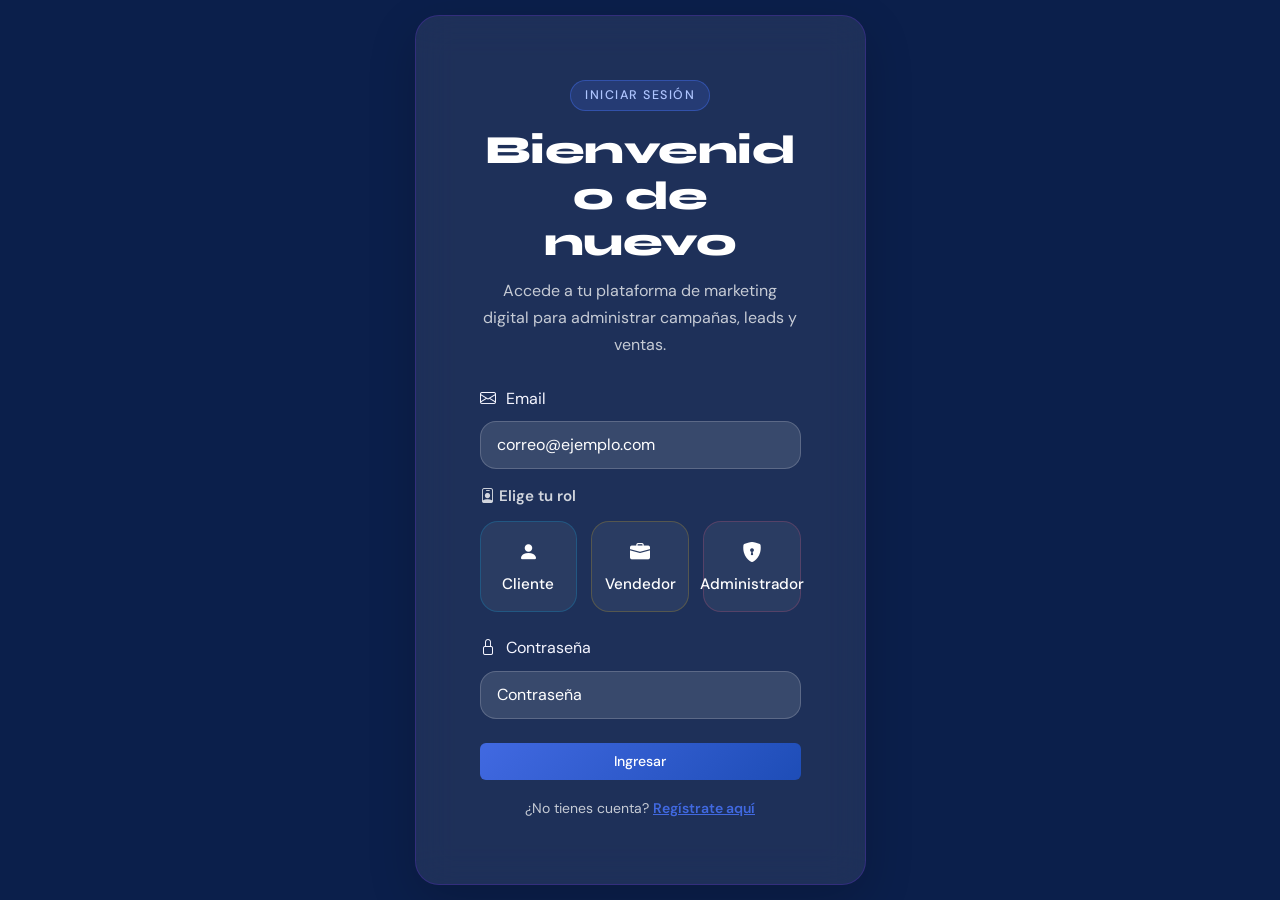
==== iniciarsession.html @ c22073ab "Primer commit" ====
﻿<!doctype html>
<html lang="es">
<head>
  <meta charset="utf-8">
  <title>Iniciar Sesión | System Solution</title>
  <meta name="viewport" content="width=device-width, initial-scale=1">
  <link href="https://cdn.jsdelivr.net/npm/bootstrap@5.0.2/dist/css/bootstrap.min.css" rel="stylesheet">
  <link rel="stylesheet" href="https://cdn.jsdelivr.net/npm/bootstrap-icons@1.13.1/font/bootstrap-icons.min.css">
  <link href="https://fonts.googleapis.com/css2?family=Syne:wght@400;600;700;800&family=DM+Sans:ital,wght@0,300;0,400;0,500;1,300&display=swap" rel="stylesheet">
  <link rel="stylesheet" href="css/iniciarsession.css">
</head>
<body>
  <section class="auth-page auth-login">
    <div class="container">
      <div class="row justify-content-center align-items-center min-vh-100">
        <div class="col-md-8 col-lg-5">
          <div class="card auth-card shadow-lg">
            <div class="card-body">
              <div class="text-center mb-4">
                <span class="hero-eyebrow">Iniciar Sesión</span>
                <h2 class="section-title">Bienvenido de nuevo</h2>
                <p class="section-desc">
                  Accede a tu plataforma de marketing digital para administrar campañas, leads y ventas.
                </p>
              </div>
              <form id="loginForm">
                <div class="form-group mb-3">
                  <label for="loginEmail" class="form-label"><i class="bi bi-envelope me-1"></i>Email</label>
                  <input type="email" class="form-control" id="loginEmail" placeholder="correo@ejemplo.com" required>
                </div>
                <div class="role-picker mb-4">
                  <label id="loginRoleLabel" class="role-picker-label"><i class="bi bi-person-badge me-1"></i>Elige tu rol</label>
                  <div class="role-options" role="group" aria-labelledby="loginRoleLabel">
                    <button type="button" class="btn role-option role-cliente" data-role="cliente">
                      <i class="bi bi-person-fill"></i>
                      <span>Cliente</span>
                    </button>
                    <button type="button" class="btn role-option role-vendedor" data-role="vendedor">
                      <i class="bi bi-briefcase-fill"></i>
                      <span>Vendedor</span>
                    </button>
                    <button type="button" class="btn role-option role-administrador" data-role="administrador">
                      <i class="bi bi-shield-lock-fill"></i>
                      <span>Administrador</span>
                    </button>
                  </div>
                  <input type="hidden" id="loginRole" name="role" value="">
                </div>
                <div class="form-group mb-4">
                  <label for="loginPassword" class="form-label"><i class="bi bi-lock me-1"></i>Contraseña</label>
                  <input type="password" class="form-control" id="loginPassword" placeholder="Contraseña" required>
                </div>
                <button type="submit" class="btn btn-brand w-100 py-2 mb-3">Ingresar</button>
                <div class="text-center">
                  <small class="text-muted-brand">¿No tienes cuenta? <a href="registrarse.html" class="modal-link-brand">Regístrate aquí</a></small>
                </div>
              </form>
            </div>
          </div>
        </div>
      </div>
    </div>
  </section>
  <script src="js/storage.js"></script>
  <script src="js/iniciarsession.js"></script>
</body>
</html>
---- css/iniciarsession.css ----
﻿@import url("index.css");

.auth-page { min-height: 100vh; background: var(--brand-dark); color: #fff; }
.auth-card {
  background: rgba(255,255,255,0.08);
  border: 1px solid rgba(108,43,217,0.28);
  border-radius: 24px;
  backdrop-filter: blur(18px);
}

.auth-card .card-body { padding: 2rem; }
.auth-card .hero-eyebrow { margin-bottom: 1rem; display: inline-block; }
.auth-card .section-title { font-size: clamp(1.8rem, 4vw, 2.5rem); margin-bottom: 0.75rem; }
.auth-card .section-desc { color: rgba(255,255,255,0.75); max-width: 100%; margin-bottom: 1.75rem; }
.auth-card .form-control,
.auth-card .form-select {
  background: rgba(255,255,255,0.12) !important;
  border: 1px solid rgba(255,255,255,0.18) !important;
  color: #fff !important;
  padding-left: 1rem;
  padding-right: 1rem;
  min-height: 3rem;
  border-radius: 16px;
  box-shadow: none;
  transition: background 160ms ease, border-color 160ms ease, transform 160ms ease;
}
.auth-card .form-floating .form-control,
.auth-card .form-floating .form-select {
  background: rgba(255,255,255,0.12) !important;
}
.auth-card .form-control,
.auth-card .form-select {
  caret-color: #fff;
  -webkit-text-fill-color: #fff;
}
.auth-card .form-control::-webkit-input-placeholder,
.auth-card .form-control::placeholder,
.auth-card .form-select::-webkit-input-placeholder,
.auth-card .form-select::placeholder {
  color: rgba(255,255,255,0.75) !important;
}
.auth-card .form-control:focus,
.auth-card .form-select:focus {
  box-shadow: 0 0 0 0.2rem rgba(108,43,217,0.18);
  border-color: var(--brand-primary);
  background: rgba(255,255,255,0.12);
  color: #fff;
}
.auth-card .form-group {
  margin-bottom: 1.8rem;
}
.auth-card .form-group label,
.auth-card .form-label {
  color: #f5f5ff !important;
  margin-bottom: 0.65rem;
  display: inline-flex;
  align-items: center;
  gap: 0.4rem;
}
.auth-card .form-floating {
  margin-bottom: 1.8rem;
}
.role-picker {
  margin-bottom: 1.6rem;
}
.role-picker-label {
  display: block;
  color: rgba(255,255,255,0.8);
  font-size: 0.95rem;
  font-weight: 600;
  margin-bottom: 0.85rem;
}
.role-options {
  display: grid;
  grid-template-columns: repeat(3, minmax(0, 1fr));
  gap: 0.85rem;
}
.role-option {
  border: 1px solid rgba(255,255,255,0.16);
  background: rgba(255,255,255,0.06);
  color: #fff;
  border-radius: 18px;
  min-height: 90px;
  padding: 0.95rem 0.9rem;
  display: flex;
  flex-direction: column;
  align-items: center;
  justify-content: center;
  gap: 0.35rem;
  font-weight: 500;
  transition: transform 0.2s ease, background 0.2s ease, border-color 0.2s ease;
}
.role-option i {
  font-size: 1.25rem;
}
.role-option span { font-size: 0.95rem; }
.role-option:hover {
  transform: translateY(-2px);
}
.role-option.active {
  border-width: 1px;
  box-shadow: 0 10px 30px rgba(0, 0, 0, 0.12);
}
.role-cliente.active {
  background: rgba(0, 195, 255, 0.18);
  border-color: rgba(0, 195, 255, 0.4);
}
.role-vendedor.active {
  background: rgba(255, 195, 0, 0.18);
  border-color: rgba(255, 195, 0, 0.45);
}
.role-administrador.active {
  background: rgba(255, 92, 125, 0.18);
  border-color: rgba(255, 92, 125, 0.45);
}
.role-cliente { border-color: rgba(0, 195, 255, 0.2); }
.role-vendedor { border-color: rgba(255, 195, 0, 0.2); }
.role-administrador { border-color: rgba(255, 92, 125, 0.2); }
.auth-card .form-control::placeholder { color: rgba(255,255,255,0.4); }
@media (max-width: 576px) {
  .role-options { grid-template-columns: 1fr; }
  .auth-card .form-body { padding: 1.5rem; }
}
.auth-card .text-muted-brand { color: rgba(255,255,255,0.75); }
.auth-card .modal-link-brand { color: var(--brand-primary); font-weight: 600; }
@media (max-width: 576px) { .auth-card { border-radius: 20px; } }
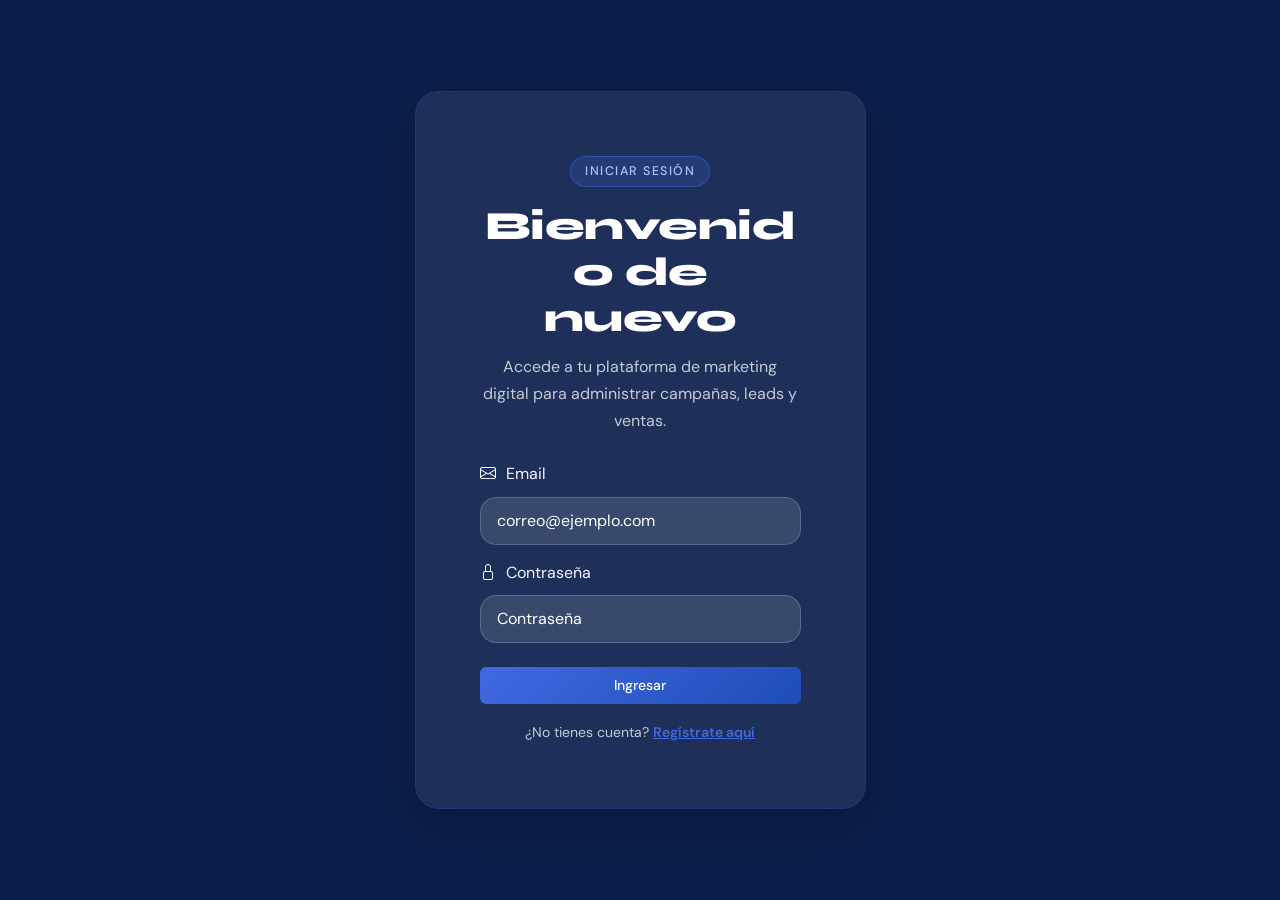
==== commit c485e64d: "quite los roles de los formularios de registro e inicio de sesion" ====
--- a/iniciarsession.html
+++ b/iniciarsession.html
@@ -28,24 +28,6 @@
                   <label for="loginEmail" class="form-label"><i class="bi bi-envelope me-1"></i>Email</label>
                   <input type="email" class="form-control" id="loginEmail" placeholder="correo@ejemplo.com" required>
                 </div>
-                <div class="role-picker mb-4">
-                  <label id="loginRoleLabel" class="role-picker-label"><i class="bi bi-person-badge me-1"></i>Elige tu rol</label>
-                  <div class="role-options" role="group" aria-labelledby="loginRoleLabel">
-                    <button type="button" class="btn role-option role-cliente" data-role="cliente">
-                      <i class="bi bi-person-fill"></i>
-                      <span>Cliente</span>
-                    </button>
-                    <button type="button" class="btn role-option role-vendedor" data-role="vendedor">
-                      <i class="bi bi-briefcase-fill"></i>
-                      <span>Vendedor</span>
-                    </button>
-                    <button type="button" class="btn role-option role-administrador" data-role="administrador">
-                      <i class="bi bi-shield-lock-fill"></i>
-                      <span>Administrador</span>
-                    </button>
-                  </div>
-                  <input type="hidden" id="loginRole" name="role" value="">
-                </div>
                 <div class="form-group mb-4">
                   <label for="loginPassword" class="form-label"><i class="bi bi-lock me-1"></i>Contraseña</label>
                   <input type="password" class="form-control" id="loginPassword" placeholder="Contraseña" required>
